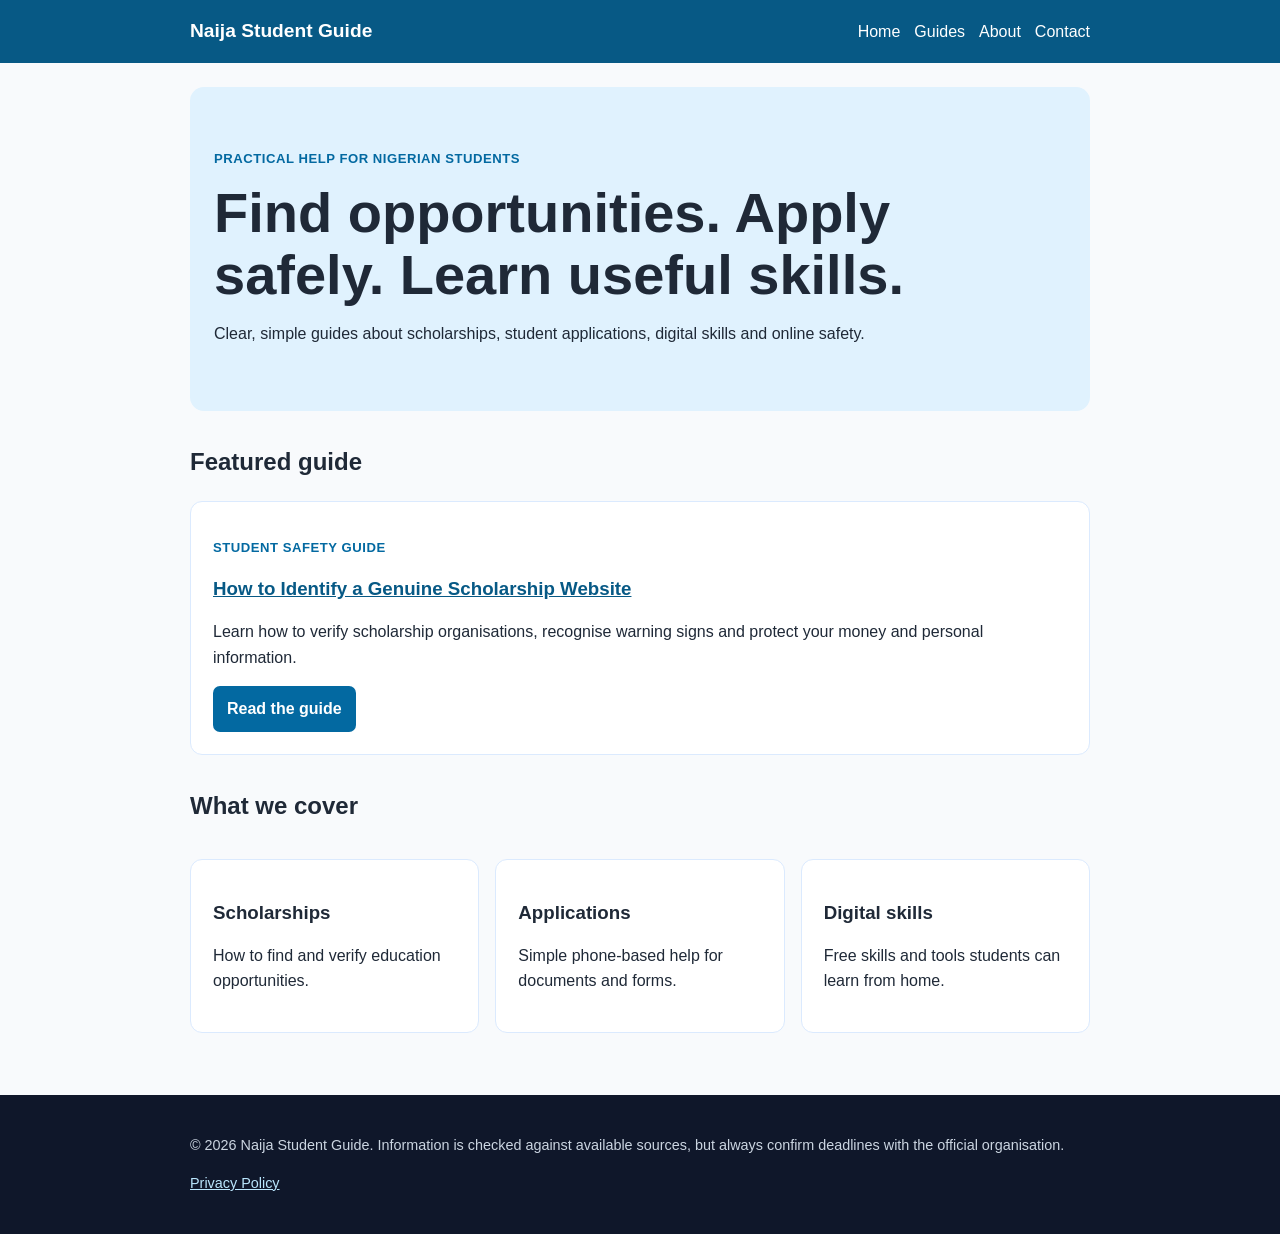
==== index.html @ 8ea8862a "Add files via upload" ====
<!doctype html>
<html lang="en">
<head>
  <meta charset="utf-8">
  <meta name="viewport" content="width=device-width, initial-scale=1">
  <title>Naija Student Guide | Scholarships and Student Help</title>
  <meta name="description" content="Simple guides for Nigerian students on scholarships, applications, digital skills and avoiding online scams.">
  <link rel="stylesheet" href="style.css">
</head>
<body>
  <header class="site-header">
    <div class="container">
      <a class="brand" href="index.html">Naija Student Guide</a>
      <nav>
        <a href="index.html">Home</a>
        <a href="article.html">Guides</a>
        <a href="about.html">About</a>
        <a href="contact.html">Contact</a>
      </nav>
    </div>
  </header>

  <main class="container">
    <section class="hero">
      <p class="eyebrow">Practical help for Nigerian students</p>
      <h1>Find opportunities. Apply safely. Learn useful skills.</h1>
      <p>Clear, simple guides about scholarships, student applications, digital skills and online safety.</p>
    </section>

    <section class="section">
      <h2>Featured guide</h2>
      <article class="card">
        <p class="date">Student safety guide</p>
        <h3><a href="article.html">How to Identify a Genuine Scholarship Website</a></h3>
        <p>Learn how to verify scholarship organisations, recognise warning signs and protect your money and personal information.</p>
        <a class="button" href="article.html">Read the guide</a>
      </article>
    </section>

    <section class="section">
      <h2>What we cover</h2>
      <div class="grid">
        <div class="card"><h3>Scholarships</h3><p>How to find and verify education opportunities.</p></div>
        <div class="card"><h3>Applications</h3><p>Simple phone-based help for documents and forms.</p></div>
        <div class="card"><h3>Digital skills</h3><p>Free skills and tools students can learn from home.</p></div>
      </div>
    </section>
  </main>

  <footer class="site-footer"><div class="container"><p>© 2026 Naija Student Guide. Information is checked against available sources, but always confirm deadlines with the official organisation.</p><p><a href="privacy.html">Privacy Policy</a></p></div></footer>
</body>
</html>
---- style.css ----
* { box-sizing: border-box; }
body { margin: 0; font-family: Arial, sans-serif; line-height: 1.6; color: #1f2937; background: #f8fafc; }
a { color: #075985; }
.container { width: min(92%, 900px); margin: 0 auto; }
.site-header { background: #075985; color: white; padding: 16px 0; }
.site-header .container { display: flex; gap: 18px; align-items: center; justify-content: space-between; flex-wrap: wrap; }
.brand { color: white; text-decoration: none; font-weight: 700; font-size: 1.2rem; }
nav { display: flex; gap: 14px; flex-wrap: wrap; }
nav a { color: white; text-decoration: none; }
.hero { background: #e0f2fe; padding: 48px 24px; margin: 24px 0; border-radius: 14px; }
.eyebrow, .date { color: #0369a1; font-weight: 700; text-transform: uppercase; font-size: .82rem; letter-spacing: .04em; }
h1 { font-size: clamp(2rem, 7vw, 3.5rem); line-height: 1.1; margin: 8px 0 16px; }
h2 { margin-top: 32px; }
h3 { line-height: 1.25; }
.section { margin: 28px 0; }
.card { background: white; padding: 22px; border: 1px solid #dbeafe; border-radius: 12px; margin: 14px 0; }
.grid { display: grid; grid-template-columns: repeat(auto-fit, minmax(200px, 1fr)); gap: 16px; }
.button { display: inline-block; background: #0369a1; color: white; padding: 10px 14px; border-radius: 7px; text-decoration: none; font-weight: 700; }
.article { background: white; padding: clamp(20px, 5vw, 48px); margin: 24px 0; border-radius: 12px; }
.article h2 { color: #075985; }
.article table { width: 100%; border-collapse: collapse; display: block; overflow-x: auto; }
.article th, .article td { border: 1px solid #cbd5e1; padding: 10px; text-align: left; }
.article blockquote { border-left: 4px solid #0284c7; margin: 20px 0; padding: 10px 18px; background: #f0f9ff; }
.site-footer { margin-top: 48px; background: #0f172a; color: #cbd5e1; padding: 25px 0; font-size: .9rem; }
.site-footer a { color: #bae6fd; }
@media (max-width: 600px) { .site-header .container { align-items: flex-start; flex-direction: column; } nav { gap: 10px; } .hero { padding: 30px 20px; } }
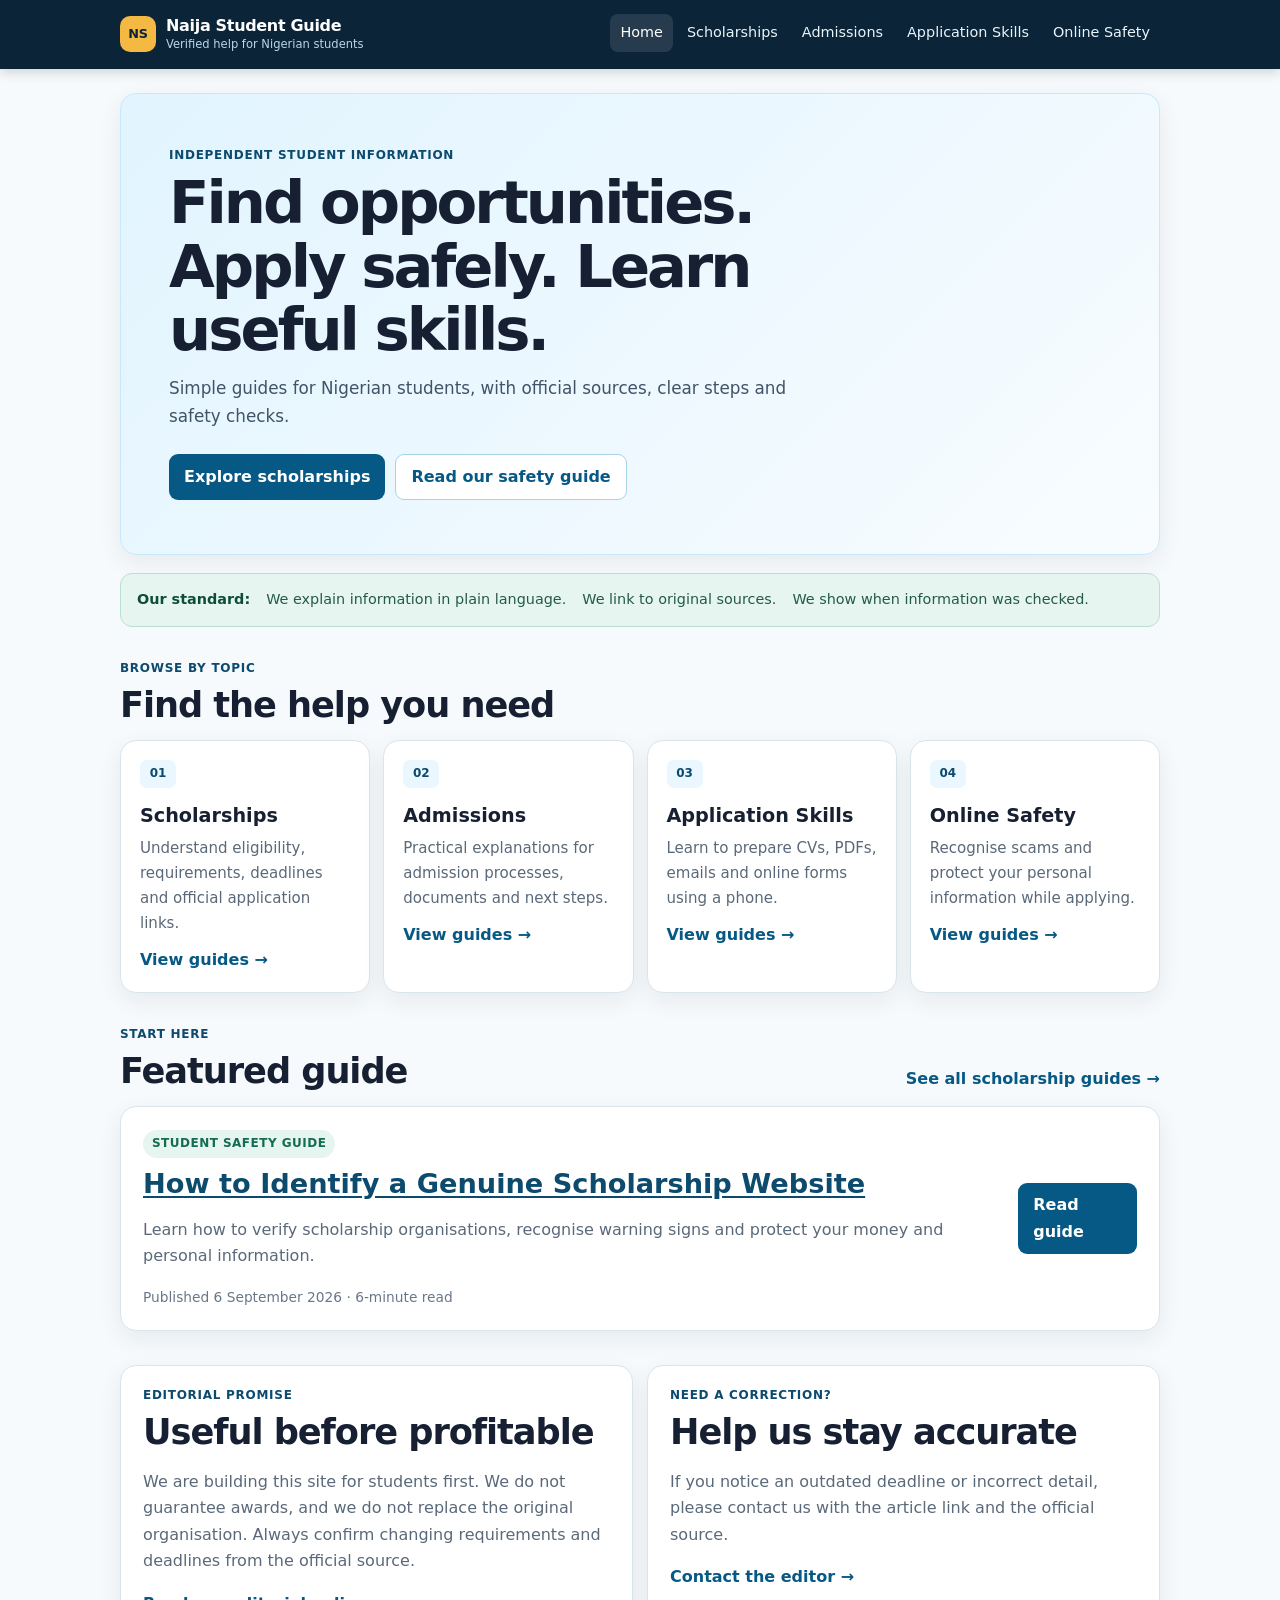
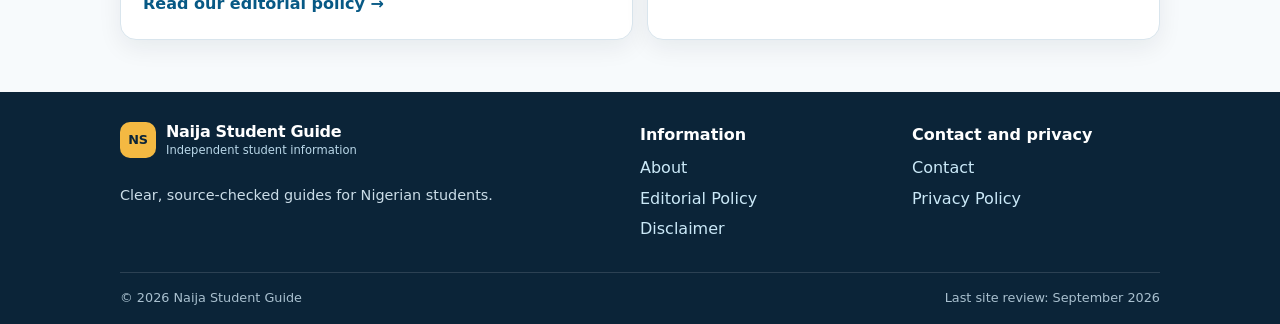
==== commit 71832903: "Add files via upload" ====
--- a/index.html
+++ b/index.html
@@ -1,52 +1,30 @@
 <!doctype html>
-<html lang="en">
+<html lang="en-NG">
 <head>
-  <meta charset="utf-8">
-  <meta name="viewport" content="width=device-width, initial-scale=1">
-  <title>Naija Student Guide | Scholarships and Student Help</title>
-  <meta name="description" content="Simple guides for Nigerian students on scholarships, applications, digital skills and avoiding online scams.">
-  <link rel="stylesheet" href="style.css">
+<meta charset="utf-8">
+<meta name="viewport" content="width=device-width, initial-scale=1">
+<title>Naija Student Guide | Verified Student Information for Nigerians</title>
+<meta name="description" content="Clear, practical and source-checked scholarship, admissions, application and online-safety guides for Nigerian students.">
+<link rel="canonical" href="https://YOUR-SITE.pages.dev/">
+<link rel="stylesheet" href="style.css">
 </head>
 <body>
-  <header class="site-header">
-    <div class="container">
-      <a class="brand" href="index.html">Naija Student Guide</a>
-      <nav>
-        <a href="index.html">Home</a>
-        <a href="article.html">Guides</a>
-        <a href="about.html">About</a>
-        <a href="contact.html">Contact</a>
-      </nav>
-    </div>
-  </header>
-
-  <main class="container">
-    <section class="hero">
-      <p class="eyebrow">Practical help for Nigerian students</p>
-      <h1>Find opportunities. Apply safely. Learn useful skills.</h1>
-      <p>Clear, simple guides about scholarships, student applications, digital skills and online safety.</p>
-    </section>
-
-    <section class="section">
-      <h2>Featured guide</h2>
-      <article class="card">
-        <p class="date">Student safety guide</p>
-        <h3><a href="article.html">How to Identify a Genuine Scholarship Website</a></h3>
-        <p>Learn how to verify scholarship organisations, recognise warning signs and protect your money and personal information.</p>
-        <a class="button" href="article.html">Read the guide</a>
-      </article>
-    </section>
-
-    <section class="section">
-      <h2>What we cover</h2>
-      <div class="grid">
-        <div class="card"><h3>Scholarships</h3><p>How to find and verify education opportunities.</p></div>
-        <div class="card"><h3>Applications</h3><p>Simple phone-based help for documents and forms.</p></div>
-        <div class="card"><h3>Digital skills</h3><p>Free skills and tools students can learn from home.</p></div>
-      </div>
-    </section>
-  </main>
-
-  <footer class="site-footer"><div class="container"><p>© 2026 Naija Student Guide. Information is checked against available sources, but always confirm deadlines with the official organisation.</p><p><a href="privacy.html">Privacy Policy</a></p></div></footer>
-</body>
-</html>
+<a class="skip-link" href="#main">Skip to content</a>
+<header class="site-header"><div class="container header-inner">
+<a class="brand" href="index.html"><span class="brand-mark">NS</span><span>Naija Student Guide<small>Verified help for Nigerian students</small></span></a>
+<nav aria-label="Primary navigation"><a href="index.html" aria-current="page">Home</a><a href="scholarships.html">Scholarships</a><a href="admissions.html">Admissions</a><a href="application-skills.html">Application Skills</a><a href="online-safety.html">Online Safety</a></nav>
+</div></header>
+<main id="main" class="container">
+<section class="hero"><p class="eyebrow">Independent student information</p><h1>Find opportunities. Apply safely. Learn useful skills.</h1><p>Simple guides for Nigerian students, with official sources, clear steps and safety checks.</p><div class="hero-actions"><a class="button" href="scholarships.html">Explore scholarships</a><a class="button button-secondary" href="article.html">Read our safety guide</a></div></section>
+<section class="trust-strip" aria-label="Editorial standards"><strong>Our standard:</strong><span>We explain information in plain language.</span><span>We link to original sources.</span><span>We show when information was checked.</span></section>
+<section class="section"><div class="section-heading"><div><p class="eyebrow">Browse by topic</p><h2>Find the help you need</h2></div></div><div class="category-grid">
+<a class="category-card" href="scholarships.html"><span class="category-icon">01</span><h3>Scholarships</h3><p>Understand eligibility, requirements, deadlines and official application links.</p><span class="text-link">View guides →</span></a>
+<a class="category-card" href="admissions.html"><span class="category-icon">02</span><h3>Admissions</h3><p>Practical explanations for admission processes, documents and next steps.</p><span class="text-link">View guides →</span></a>
+<a class="category-card" href="application-skills.html"><span class="category-icon">03</span><h3>Application Skills</h3><p>Learn to prepare CVs, PDFs, emails and online forms using a phone.</p><span class="text-link">View guides →</span></a>
+<a class="category-card" href="online-safety.html"><span class="category-icon">04</span><h3>Online Safety</h3><p>Recognise scams and protect your personal information while applying.</p><span class="text-link">View guides →</span></a>
+</div></section>
+<section class="section"><div class="section-heading"><div><p class="eyebrow">Start here</p><h2>Featured guide</h2></div><a class="text-link" href="scholarships.html">See all scholarship guides →</a></div><article class="featured-card"><div><p class="status-pill">Student safety guide</p><h3><a href="article.html">How to Identify a Genuine Scholarship Website</a></h3><p>Learn how to verify scholarship organisations, recognise warning signs and protect your money and personal information.</p><p class="meta">Published 6 September 2026 · 6-minute read</p></div><a class="button" href="article.html">Read guide</a></article></section>
+<section class="section two-column"><div class="info-card"><p class="eyebrow">Editorial promise</p><h2>Useful before profitable</h2><p>We are building this site for students first. We do not guarantee awards, and we do not replace the original organisation. Always confirm changing requirements and deadlines from the official source.</p><a class="text-link" href="editorial-policy.html">Read our editorial policy →</a></div><div class="info-card"><p class="eyebrow">Need a correction?</p><h2>Help us stay accurate</h2><p>If you notice an outdated deadline or incorrect detail, please contact us with the article link and the official source.</p><a class="text-link" href="contact.html">Contact the editor →</a></div></section>
+</main>
+<footer class="site-footer"><div class="container footer-grid"><div><a class="brand footer-brand" href="index.html"><span class="brand-mark">NS</span><span>Naija Student Guide<small>Independent student information</small></span></a><p>Clear, source-checked guides for Nigerian students.</p></div><div><h2>Information</h2><a href="about.html">About</a><a href="editorial-policy.html">Editorial Policy</a><a href="disclaimer.html">Disclaimer</a></div><div><h2>Contact and privacy</h2><a href="contact.html">Contact</a><a href="privacy.html">Privacy Policy</a></div></div><div class="container footer-bottom"><span>© 2026 Naija Student Guide</span><span>Last site review: September 2026</span></div></footer>
+</body></html>
--- a/style.css
+++ b/style.css
@@ -1,26 +1 @@
-* { box-sizing: border-box; }
-body { margin: 0; font-family: Arial, sans-serif; line-height: 1.6; color: #1f2937; background: #f8fafc; }
-a { color: #075985; }
-.container { width: min(92%, 900px); margin: 0 auto; }
-.site-header { background: #075985; color: white; padding: 16px 0; }
-.site-header .container { display: flex; gap: 18px; align-items: center; justify-content: space-between; flex-wrap: wrap; }
-.brand { color: white; text-decoration: none; font-weight: 700; font-size: 1.2rem; }
-nav { display: flex; gap: 14px; flex-wrap: wrap; }
-nav a { color: white; text-decoration: none; }
-.hero { background: #e0f2fe; padding: 48px 24px; margin: 24px 0; border-radius: 14px; }
-.eyebrow, .date { color: #0369a1; font-weight: 700; text-transform: uppercase; font-size: .82rem; letter-spacing: .04em; }
-h1 { font-size: clamp(2rem, 7vw, 3.5rem); line-height: 1.1; margin: 8px 0 16px; }
-h2 { margin-top: 32px; }
-h3 { line-height: 1.25; }
-.section { margin: 28px 0; }
-.card { background: white; padding: 22px; border: 1px solid #dbeafe; border-radius: 12px; margin: 14px 0; }
-.grid { display: grid; grid-template-columns: repeat(auto-fit, minmax(200px, 1fr)); gap: 16px; }
-.button { display: inline-block; background: #0369a1; color: white; padding: 10px 14px; border-radius: 7px; text-decoration: none; font-weight: 700; }
-.article { background: white; padding: clamp(20px, 5vw, 48px); margin: 24px 0; border-radius: 12px; }
-.article h2 { color: #075985; }
-.article table { width: 100%; border-collapse: collapse; display: block; overflow-x: auto; }
-.article th, .article td { border: 1px solid #cbd5e1; padding: 10px; text-align: left; }
-.article blockquote { border-left: 4px solid #0284c7; margin: 20px 0; padding: 10px 18px; background: #f0f9ff; }
-.site-footer { margin-top: 48px; background: #0f172a; color: #cbd5e1; padding: 25px 0; font-size: .9rem; }
-.site-footer a { color: #bae6fd; }
-@media (max-width: 600px) { .site-header .container { align-items: flex-start; flex-direction: column; } nav { gap: 10px; } .hero { padding: 30px 20px; } }
+:root{--navy:#0b2438;--blue:#075985;--blue2:#0c4a6e;--sky:#eaf7ff;--cream:#fffdf8;--ink:#172033;--muted:#5a6979;--line:#d9e5ed;--green:#146c52;--green-bg:#e6f5ef;--white:#fff;--radius:16px;--shadow:0 8px 24px rgba(15,23,42,.07)}*{box-sizing:border-box}html{scroll-behavior:smooth}body{margin:0;background:#f7fafc;color:var(--ink);font-family:system-ui,-apple-system,BlinkMacSystemFont,"Segoe UI",Arial,sans-serif;font-size:16px;line-height:1.65;-webkit-text-size-adjust:100%}a{color:var(--blue);text-underline-offset:3px}a:focus-visible{outline:3px solid #f59e0b;outline-offset:3px}.container{width:min(calc(100% - 32px),1040px);margin-inline:auto}.skip-link{position:absolute;left:-9999px;top:auto}.skip-link:focus{left:12px;top:12px;background:#fff;color:var(--navy);padding:10px;z-index:20}.site-header{background:var(--navy);color:#fff;padding:14px 0;box-shadow:0 2px 12px #00152333}.header-inner{display:flex;flex-direction:column;gap:14px}.brand{display:inline-flex;align-items:center;gap:10px;color:#fff;text-decoration:none;font-weight:800;line-height:1.15;letter-spacing:-.02em}.brand small{display:block;color:#b9d7e8;font-size:.72rem;font-weight:500;letter-spacing:0;margin-top:3px}.brand-mark{display:grid;place-items:center;width:36px;height:36px;border-radius:10px;background:#f4b942;color:var(--navy);font-size:.8rem;font-weight:900}.site-header nav{display:flex;gap:4px;overflow-x:auto;padding-bottom:3px;scrollbar-width:none}.site-header nav::-webkit-scrollbar{display:none}.site-header nav a{color:#e9f5fb;text-decoration:none;white-space:nowrap;padding:7px 10px;border-radius:8px;font-size:.9rem}.site-header nav a:hover,.site-header nav a[aria-current=page]{background:#ffffff1c;color:#fff}.hero{margin:24px 0 18px;padding:34px 22px;border:1px solid #c7e9f9;border-radius:var(--radius);background:linear-gradient(135deg,#e1f4ff,#f8fcff);box-shadow:var(--shadow)}.eyebrow{margin:0 0 7px;color:var(--blue2);font-size:.75rem;line-height:1.3;font-weight:850;letter-spacing:.06em;text-transform:uppercase}.hero h1{max-width:740px;margin:8px 0 14px;font-size:clamp(2.05rem,9vw,3.7rem);line-height:1.07;letter-spacing:-.05em}.hero p:not(.eyebrow){max-width:650px;margin:0;color:#405367;font-size:1.05rem}.hero-actions{display:flex;flex-wrap:wrap;gap:10px;margin-top:23px}.button{display:inline-flex;align-items:center;justify-content:center;min-height:44px;padding:9px 15px;border-radius:9px;background:var(--blue);color:#fff;text-decoration:none;font-weight:760}.button:hover{background:var(--blue2)}.button-secondary{background:#fff;color:var(--blue);border:1px solid #a7d2e8}.trust-strip{display:flex;flex-wrap:wrap;gap:8px 16px;padding:14px 16px;border:1px solid #b9dfd0;border-radius:12px;background:var(--green-bg);color:#245a49;font-size:.9rem}.trust-strip strong{color:#0d4d3a}.section{margin:34px 0}.section-heading{display:flex;align-items:end;justify-content:space-between;gap:14px;margin-bottom:14px}.section h2,.info-card h2{margin:0;font-size:clamp(1.55rem,5vw,2.2rem);line-height:1.2;letter-spacing:-.03em}.category-grid{display:grid;grid-template-columns:1fr;gap:13px}.category-card,.info-card,.featured-card{background:#fff;border:1px solid var(--line);border-radius:var(--radius);box-shadow:var(--shadow)}.category-card{padding:19px;text-decoration:none;color:var(--ink);transition:transform .15s ease,box-shadow .15s ease}.category-card:hover{transform:translateY(-2px);box-shadow:0 12px 26px #0f172a14}.category-icon{display:grid;place-items:center;width:36px;height:28px;border-radius:7px;background:var(--sky);color:var(--blue2);font-size:.75rem;font-weight:850}.category-card h3{margin:12px 0 5px;font-size:1.2rem}.category-card p{margin:0 0 11px;color:var(--muted);font-size:.94rem}.text-link{font-weight:750;color:var(--blue);text-decoration:none}.featured-card{display:flex;align-items:center;justify-content:space-between;gap:22px;padding:22px}.featured-card h3{margin:9px 0;font-size:clamp(1.25rem,4vw,1.7rem);line-height:1.25}.featured-card h3 a{color:var(--blue2)}.featured-card p:not(.eyebrow):not(.meta):not(.status-pill){color:var(--muted)}.status-pill{display:inline-block;margin:0;padding:4px 9px;border-radius:99px;background:var(--green-bg);color:var(--green);font-size:.75rem;font-weight:800;text-transform:uppercase;letter-spacing:.04em}.meta{margin:9px 0 0;color:#687789;font-size:.86rem}.two-column{display:grid;grid-template-columns:1fr;gap:14px}.info-card{padding:22px}.info-card p:not(.eyebrow){color:var(--muted)}.site-footer{margin-top:52px;padding:30px 0 16px;background:var(--navy);color:#cbdde8}.footer-grid{display:grid;grid-template-columns:1fr;gap:24px}.footer-brand{margin-bottom:12px}.site-footer h2{margin:0 0 7px;color:#fff;font-size:1rem}.site-footer a:not(.brand){display:block;color:#cbe9f8;margin:4px 0;text-decoration:none}.site-footer p{font-size:.9rem}.footer-bottom{display:flex;justify-content:space-between;gap:12px;flex-wrap:wrap;border-top:1px solid #ffffff22;margin-top:25px;padding-top:14px;font-size:.8rem;color:#a9c0cf}.article{margin:24px 0;padding:25px 20px;background:#fff;border:1px solid var(--line);border-radius:var(--radius);box-shadow:var(--shadow)}.article h1{margin:8px 0 16px;font-size:clamp(2rem,8vw,3.1rem);line-height:1.1;letter-spacing:-.04em}.article h2{margin-top:30px;color:var(--blue2);font-size:1.45rem;line-height:1.25}.article h3{line-height:1.3}.article li{margin:7px 0}.article table{width:100%;display:block;overflow-x:auto;border-collapse:collapse;margin:15px 0 22px}.article th,.article td{min-width:150px;padding:10px;border:1px solid var(--line);text-align:left;vertical-align:top}.article th{background:var(--sky)}.article blockquote{margin:22px 0;padding:14px 17px;border-left:4px solid #0284c7;background:#f0f9ff}.article code{padding:2px 5px;border-radius:4px;background:#eef2f7}.source-box{margin:24px 0;padding:16px;border:1px solid #b9dfd0;border-radius:12px;background:var(--green-bg)}.source-box strong{color:#0d4d3a}.ad-safe-note{margin:18px 0;padding:13px 15px;border:1px dashed #c7d2da;color:#5c6c79;background:#fbfdfe;font-size:.9rem}@media(min-width:700px){.container{width:min(calc(100% - 48px),1040px)}.header-inner{flex-direction:row;align-items:center;justify-content:space-between}.site-header nav{overflow:visible}.hero{padding:54px 48px}.category-grid{grid-template-columns:repeat(4,1fr)}.two-column{grid-template-columns:1fr 1fr}.footer-grid{grid-template-columns:2fr 1fr 1fr}.article{padding:42px 54px}}@media(max-width:520px){.featured-card{align-items:stretch;flex-direction:column}.featured-card .button{width:100%}.section-heading{align-items:start;flex-direction:column}.hero-actions .button{width:100%}}@media(prefers-reduced-motion:reduce){html{scroll-behavior:auto}.category-card{transition:none}}
